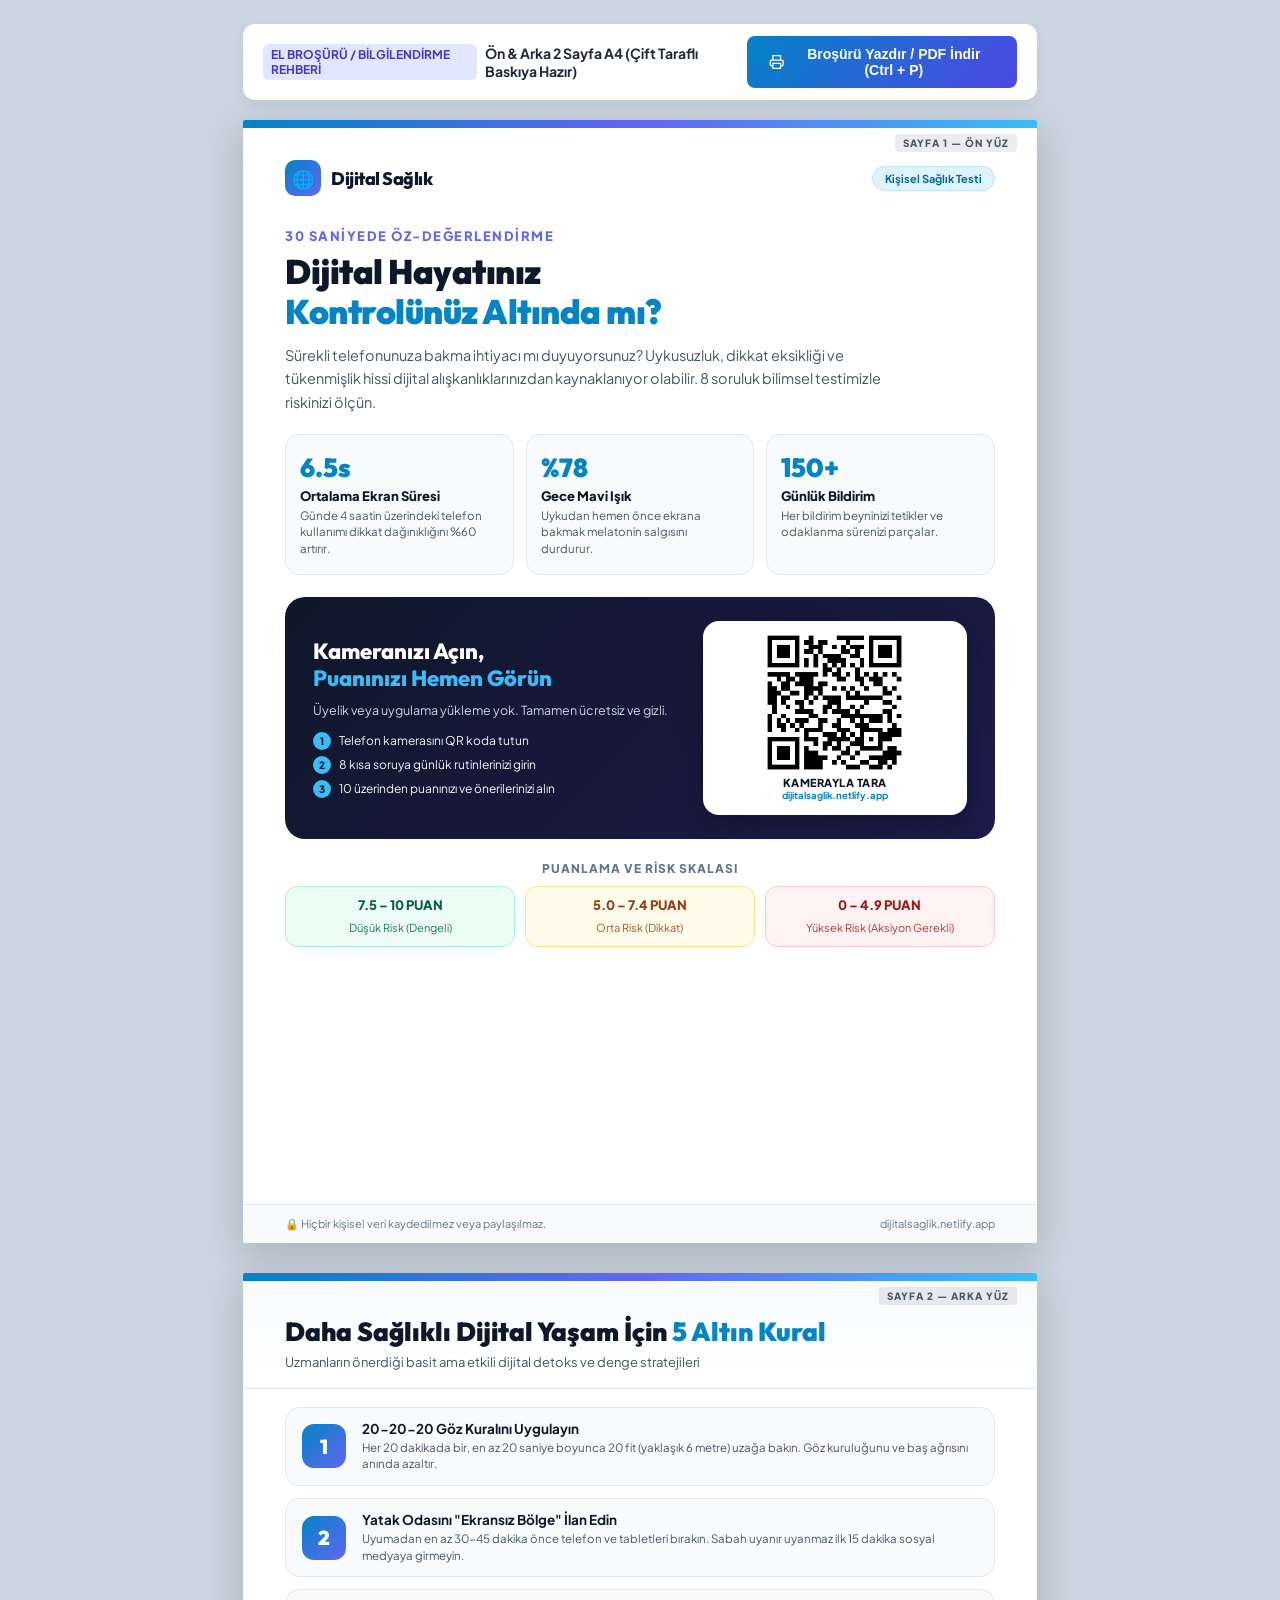
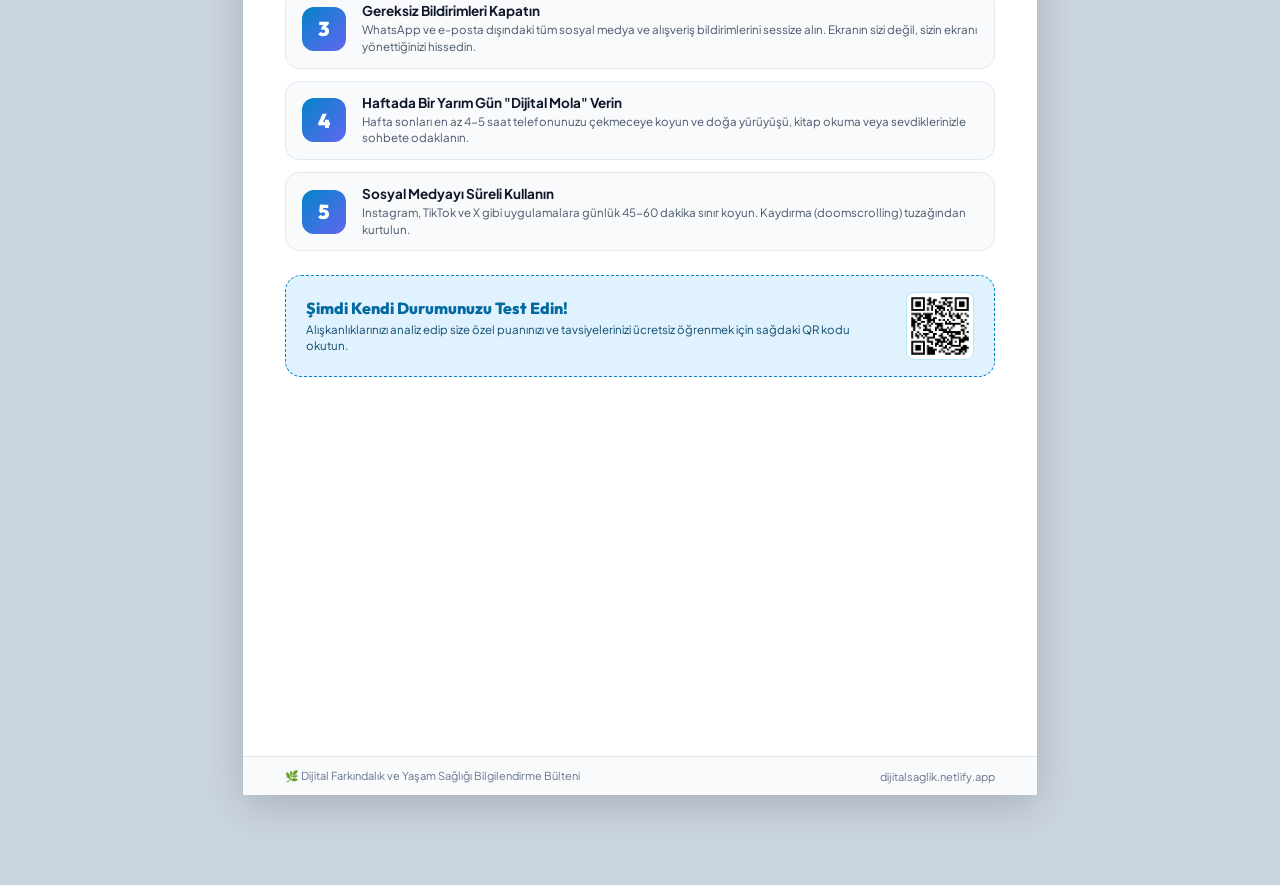
==== brosur.html @ e59d8e34 "Add printable poster (afis.html) and brochure (brosur.html) with QR code" ====
<!DOCTYPE html>
<html lang="tr">
<head>
  <meta charset="UTF-8">
  <meta name="viewport" content="width=device-width, initial-scale=1.0">
  <title>El Broşürü - Dijital Yaşam ve Sağlık Rehberi</title>
  <link rel="preconnect" href="https://fonts.googleapis.com">
  <link rel="preconnect" href="https://fonts.gstatic.com" crossorigin>
  <link href="https://fonts.googleapis.com/css2?family=Plus+Jakarta+Sans:wght@400;500;600;700;800&family=Outfit:wght@600;700;800;900&display=swap" rel="stylesheet">
  <style>
    :root {
      --primary: #0284c7;
      --primary-dark: #0369a1;
      --accent: #6366f1;
      --dark: #0f172a;
      --gray-900: #0f172a;
      --gray-800: #1e293b;
      --gray-700: #334155;
      --gray-600: #475569;
      --gray-500: #64748b;
      --gray-100: #f1f5f9;
      --gray-50: #f8fafc;
      --border: #e2e8f0;
      --emerald: #059669;
      --emerald-bg: #ecfdf5;
      --amber: #d97706;
      --rose: #e11d48;
    }

    * {
      box-sizing: border-box;
      margin: 0;
      padding: 0;
      -webkit-print-color-adjust: exact;
      print-color-adjust: exact;
    }

    body {
      font-family: 'Plus Jakarta Sans', sans-serif;
      background: #cbd5e1;
      color: var(--dark);
      display: flex;
      flex-direction: column;
      align-items: center;
      padding: 24px 0 60px;
    }

    /* Print toolbar */
    .toolbar {
      width: 210mm;
      max-width: 95vw;
      margin-bottom: 20px;
      display: flex;
      justify-content: space-between;
      align-items: center;
      background: white;
      padding: 12px 20px;
      border-radius: 12px;
      box-shadow: 0 4px 12px rgba(0,0,0,0.06);
    }
    .toolbar-title {
      font-weight: 700;
      font-size: 14px;
      color: var(--gray-800);
      display: flex;
      align-items: center;
      gap: 8px;
    }
    .toolbar-title span {
      background: #e0e7ff;
      color: #4338ca;
      padding: 3px 8px;
      border-radius: 6px;
      font-size: 12px;
    }
    .print-btn {
      background: linear-gradient(135deg, #0284c7, #4f46e5);
      color: white;
      border: none;
      padding: 10px 22px;
      border-radius: 8px;
      font-weight: 700;
      font-size: 14px;
      cursor: pointer;
      display: flex;
      align-items: center;
      gap: 8px;
      transition: transform 0.15s, box-shadow 0.15s;
    }
    .print-btn:hover {
      transform: translateY(-1px);
      box-shadow: 0 4px 14px rgba(2, 132, 199, 0.4);
    }

    /* Brochure Page Canvas: A4 Exact */
    .brochure-page {
      width: 210mm;
      height: 297mm;
      background: #ffffff;
      position: relative;
      overflow: hidden;
      display: flex;
      flex-direction: column;
      box-shadow: 0 10px 40px rgba(0,0,0,0.18);
      border-radius: 2px;
      margin-bottom: 30px;
    }

    /* Page Label on Screen */
    .page-indicator {
      position: absolute;
      top: 14px;
      right: 20px;
      background: rgba(15, 23, 42, 0.08);
      font-size: 10px;
      font-weight: 800;
      letter-spacing: 1px;
      color: var(--gray-600);
      padding: 3px 8px;
      border-radius: 4px;
      z-index: 10;
    }

    /* ================================= PAGE 1 (ÖN YÜZ) ================================= */
    .cover-top-stripe {
      height: 8px;
      background: linear-gradient(90deg, #0284c7, #6366f1, #38bdf8);
    }

    .cover-header {
      padding: 32px 42px 16px;
      display: flex;
      justify-content: space-between;
      align-items: center;
    }
    .logo-area {
      display: flex;
      align-items: center;
      gap: 10px;
    }
    .logo-icon {
      width: 36px;
      height: 36px;
      border-radius: 10px;
      background: linear-gradient(135deg, #0284c7, #6366f1);
      display: flex;
      align-items: center;
      justify-content: center;
      color: white;
      font-size: 18px;
    }
    .logo-text {
      font-family: 'Outfit', sans-serif;
      font-weight: 800;
      font-size: 18px;
      color: var(--dark);
      letter-spacing: -0.5px;
    }
    .cover-badge {
      font-size: 11px;
      font-weight: 700;
      color: #0369a1;
      background: #e0f2fe;
      border: 1px solid #bae6fd;
      padding: 5px 12px;
      border-radius: 100px;
    }

    .cover-hero {
      padding: 16px 42px 20px;
    }
    .cover-kicker {
      font-size: 13px;
      font-weight: 800;
      color: #6366f1;
      letter-spacing: 1.5px;
      text-transform: uppercase;
      margin-bottom: 8px;
    }
    .cover-title {
      font-family: 'Outfit', sans-serif;
      font-size: 34px;
      font-weight: 900;
      line-height: 1.18;
      color: var(--dark);
      letter-spacing: -0.5px;
      margin-bottom: 12px;
    }
    .cover-title span {
      color: #0284c7;
    }
    .cover-desc {
      font-size: 14.5px;
      line-height: 1.6;
      color: var(--gray-600);
      max-width: 620px;
    }

    /* 3 Alarm Boxes */
    .alarm-grid {
      display: grid;
      grid-template-columns: repeat(3, 1fr);
      gap: 12px;
      padding: 0 42px 22px;
    }
    .alarm-card {
      background: var(--gray-50);
      border: 1px solid var(--border);
      border-radius: 14px;
      padding: 16px 14px;
    }
    .alarm-card-num {
      font-family: 'Outfit', sans-serif;
      font-size: 26px;
      font-weight: 900;
      color: #0284c7;
      margin-bottom: 4px;
    }
    .alarm-card-title {
      font-weight: 800;
      font-size: 13px;
      color: var(--dark);
      margin-bottom: 4px;
    }
    .alarm-card-text {
      font-size: 11.5px;
      line-height: 1.45;
      color: var(--gray-600);
    }

    /* Large Action Banner on Cover */
    .cta-banner {
      margin: 0 42px;
      background: linear-gradient(135deg, #0f172a 0%, #1e1b4b 100%);
      border-radius: 20px;
      padding: 24px 28px;
      display: grid;
      grid-template-columns: 1.4fr 1fr;
      gap: 20px;
      align-items: center;
      color: white;
    }
    .cta-title {
      font-family: 'Outfit', sans-serif;
      font-size: 22px;
      font-weight: 800;
      line-height: 1.25;
      margin-bottom: 8px;
    }
    .cta-title span {
      color: #38bdf8;
    }
    .cta-p {
      font-size: 12.5px;
      color: #cbd5e1;
      line-height: 1.5;
      margin-bottom: 12px;
    }
    .cta-steps {
      list-style: none;
      display: flex;
      flex-direction: column;
      gap: 6px;
    }
    .cta-steps li {
      font-size: 12px;
      display: flex;
      align-items: center;
      gap: 8px;
      color: #f1f5f9;
    }
    .step-badge {
      width: 18px;
      height: 18px;
      border-radius: 50%;
      background: #38bdf8;
      color: #0f172a;
      display: inline-flex;
      align-items: center;
      justify-content: center;
      font-size: 10px;
      font-weight: 900;
      flex-shrink: 0;
    }

    .cta-qr-box {
      background: white;
      border-radius: 16px;
      padding: 14px;
      text-align: center;
      box-shadow: 0 8px 24px rgba(0,0,0,0.3);
      display: flex;
      flex-direction: column;
      align-items: center;
    }
    .cta-qr-img {
      width: 135px;
      height: 135px;
      object-fit: contain;
      margin-bottom: 6px;
    }
    .cta-qr-tag {
      font-size: 11px;
      font-weight: 800;
      color: var(--dark);
      letter-spacing: 0.5px;
    }
    .cta-qr-sub {
      font-size: 9.5px;
      color: #0284c7;
      font-weight: 700;
    }

    /* Score Scale Showcase on Cover */
    .scale-showcase {
      padding: 22px 42px 14px;
    }
    .scale-header {
      font-size: 12px;
      font-weight: 800;
      color: var(--gray-500);
      text-transform: uppercase;
      letter-spacing: 1px;
      margin-bottom: 10px;
      text-align: center;
    }
    .scale-boxes {
      display: grid;
      grid-template-columns: repeat(3, 1fr);
      gap: 10px;
    }
    .scale-item {
      padding: 10px 12px;
      border-radius: 12px;
      text-align: center;
    }
    .scale-item.good {
      background: #ecfdf5;
      border: 1px solid #a7f3d0;
      color: #065f46;
    }
    .scale-item.mid {
      background: #fffbeb;
      border: 1px solid #fde68a;
      color: #92400e;
    }
    .scale-item.high {
      background: #fef2f2;
      border: 1px solid #fecaca;
      color: #991b1b;
    }
    .scale-item strong {
      display: block;
      font-size: 13px;
      margin-bottom: 2px;
      font-weight: 800;
    }
    .scale-item span {
      font-size: 11px;
      opacity: 0.85;
    }

    .cover-footer {
      margin-top: auto;
      background: var(--gray-50);
      border-top: 1px solid var(--border);
      padding: 12px 42px;
      display: flex;
      justify-content: space-between;
      align-items: center;
      font-size: 11px;
      color: var(--gray-500);
    }

    /* ================================= PAGE 2 (ARKA YÜZ) ================================= */
    .guide-header {
      padding: 34px 42px 18px;
      border-bottom: 1px solid var(--border);
      background: linear-gradient(180deg, #f8fafc 0%, #ffffff 100%);
    }
    .guide-header-title {
      font-family: 'Outfit', sans-serif;
      font-size: 26px;
      font-weight: 900;
      color: var(--dark);
      margin-bottom: 6px;
    }
    .guide-header-title span {
      color: #0284c7;
    }
    .guide-header-subtitle {
      font-size: 13px;
      color: var(--gray-600);
    }

    /* 5 Golden Rules Grid */
    .rules-list {
      padding: 18px 42px;
      display: flex;
      flex-direction: column;
      gap: 12px;
    }
    .rule-card {
      display: grid;
      grid-template-columns: 46px 1fr;
      gap: 14px;
      background: #f8fafc;
      border: 1px solid var(--border);
      border-radius: 14px;
      padding: 12px 16px;
      align-items: center;
    }
    .rule-num {
      width: 44px;
      height: 44px;
      border-radius: 12px;
      background: linear-gradient(135deg, #0284c7, #6366f1);
      color: white;
      font-family: 'Outfit', sans-serif;
      font-size: 20px;
      font-weight: 900;
      display: flex;
      align-items: center;
      justify-content: center;
    }
    .rule-info strong {
      display: block;
      font-size: 13.5px;
      color: var(--dark);
      margin-bottom: 3px;
    }
    .rule-info p {
      font-size: 11.5px;
      color: var(--gray-600);
      line-height: 1.45;
    }

    /* Bottom Info & Re-Scan Box on Page 2 */
    .guide-bottom-box {
      margin: 6px 42px 14px;
      background: #e0f2fe;
      border: 1.5px dashed #0284c7;
      border-radius: 16px;
      padding: 16px 20px;
      display: flex;
      justify-content: space-between;
      align-items: center;
      gap: 20px;
    }
    .bottom-box-text h4 {
      font-family: 'Outfit', sans-serif;
      font-size: 16px;
      font-weight: 800;
      color: #0369a1;
      margin-bottom: 4px;
    }
    .bottom-box-text p {
      font-size: 11.5px;
      color: #0c4a6e;
      line-height: 1.45;
    }
    .mini-qr {
      width: 68px;
      height: 68px;
      background: white;
      padding: 4px;
      border-radius: 8px;
      flex-shrink: 0;
      border: 1px solid #bae6fd;
    }
    .mini-qr img {
      width: 100%;
      height: 100%;
      object-fit: contain;
    }

    /* Print styles */
    @media print {
      body {
        background: transparent;
        padding: 0;
      }
      .toolbar {
        display: none !important;
      }
      .page-indicator {
        display: none !important;
      }
      .brochure-page {
        box-shadow: none;
        border-radius: 0;
        width: 210mm;
        height: 297mm;
        margin: 0;
        page-break-after: always;
        page-break-inside: avoid;
      }
      .brochure-page:last-child {
        page-break-after: avoid;
      }
      @page {
        size: A4 portrait;
        margin: 0;
      }
    }
  </style>
</head>
<body>

  <!-- Print Toolbar (Only visible on screen) -->
  <div class="toolbar">
    <div class="toolbar-title">
      <span>EL BROŞÜRÜ / BİLGİLENDİRME REHBERİ</span>
      Ön &amp; Arka 2 Sayfa A4 (Çift Taraflı Baskıya Hazır)
    </div>
    <button class="print-btn" onclick="window.print()">
      <svg width="18" height="18" fill="none" stroke="currentColor" stroke-width="2" viewBox="0 0 24 24"><path d="M6 9V2h12v7M6 18H4a2 2 0 01-2-2v-5a2 2 0 012-2h16a2 2 0 012 2v5a2 2 0 01-2 2h-2"/><path d="M6 14h12v8H6z"/></svg>
      Broşürü Yazdır / PDF İndir (Ctrl + P)
    </button>
  </div>

  <!-- ==================== SAYFA 1: ÖN YÜZ ==================== -->
  <div class="brochure-page">
    <div class="page-indicator">SAYFA 1 — ÖN YÜZ</div>
    <div class="cover-top-stripe"></div>

    <!-- Header -->
    <div class="cover-header">
      <div class="logo-area">
        <div class="logo-icon">🌐</div>
        <div class="logo-text">Dijital Sağlık</div>
      </div>
      <div class="cover-badge">Kişisel Sağlık Testi</div>
    </div>

    <!-- Hero -->
    <div class="cover-hero">
      <div class="cover-kicker">30 Saniyede Öz-Değerlendirme</div>
      <h1 class="cover-title">
        Dijital Hayatınız<br>
        <span>Kontrolünüz Altında mı?</span>
      </h1>
      <p class="cover-desc">
        Sürekli telefonunuza bakma ihtiyacı mı duyuyorsunuz? Uykusuzluk, dikkat eksikliği ve tükenmişlik hissi 
        dijital alışkanlıklarınızdan kaynaklanıyor olabilir. 8 soruluk bilimsel testimizle riskinizi ölçün.
      </p>
    </div>

    <!-- 3 Alarms -->
    <div class="alarm-grid">
      <div class="alarm-card">
        <div class="alarm-card-num">6.5s</div>
        <div class="alarm-card-title">Ortalama Ekran Süresi</div>
        <div class="alarm-card-text">Günde 4 saatin üzerindeki telefon kullanımı dikkat dağınıklığını %60 artırır.</div>
      </div>
      <div class="alarm-card">
        <div class="alarm-card-num">%78</div>
        <div class="alarm-card-title">Gece Mavi Işık</div>
        <div class="alarm-card-text">Uykudan hemen önce ekrana bakmak melatonin salgısını durdurur.</div>
      </div>
      <div class="alarm-card">
        <div class="alarm-card-num">150+</div>
        <div class="alarm-card-title">Günlük Bildirim</div>
        <div class="alarm-card-text">Her bildirim beyninizi tetikler ve odaklanma sürenizi parçalar.</div>
      </div>
    </div>

    <!-- Big Action Banner with QR -->
    <div class="cta-banner">
      <div>
        <h3 class="cta-title">Kameranızı Açın,<br><span>Puanınızı Hemen Görün</span></h3>
        <p class="cta-p">Üyelik veya uygulama yükleme yok. Tamamen ücretsiz ve gizli.</p>
        <ul class="cta-steps">
          <li><span class="step-badge">1</span> Telefon kamerasını QR koda tutun</li>
          <li><span class="step-badge">2</span> 8 kısa soruya günlük rutinlerinizi girin</li>
          <li><span class="step-badge">3</span> 10 üzerinden puanınızı ve önerilerinizi alın</li>
        </ul>
      </div>

      <div class="cta-qr-box">
        <img src="dijitalsaglik-qr.png" alt="Test QR Kodu" class="cta-qr-img">
        <div class="cta-qr-tag">KAMERAYLA TARA</div>
        <div class="cta-qr-sub">dijitalsaglik.netlify.app</div>
      </div>
    </div>

    <!-- Scale Showcase -->
    <div class="scale-showcase">
      <div class="scale-header">Puanlama ve Risk Skalası</div>
      <div class="scale-boxes">
        <div class="scale-item good">
          <strong>7.5 – 10 PUAN</strong>
          <span>Düşük Risk (Dengeli)</span>
        </div>
        <div class="scale-item mid">
          <strong>5.0 – 7.4 PUAN</strong>
          <span>Orta Risk (Dikkat)</span>
        </div>
        <div class="scale-item high">
          <strong>0 – 4.9 PUAN</strong>
          <span>Yüksek Risk (Aksiyon Gerekli)</span>
        </div>
      </div>
    </div>

    <!-- Footer -->
    <div class="cover-footer">
      <span>🔒 Hiçbir kişisel veri kaydedilmez veya paylaşılmaz.</span>
      <span>dijitalsaglik.netlify.app</span>
    </div>
  </div>

  <!-- ==================== SAYFA 2: ARKA YÜZ (REHBER) ==================== -->
  <div class="brochure-page">
    <div class="page-indicator">SAYFA 2 — ARKA YÜZ</div>
    <div class="cover-top-stripe"></div>

    <!-- Header -->
    <div class="guide-header">
      <div class="guide-header-title">Daha Sağlıklı Dijital Yaşam İçin <span>5 Altın Kural</span></div>
      <div class="guide-header-subtitle">Uzmanların önerdiği basit ama etkili dijital detoks ve denge stratejileri</div>
    </div>

    <!-- 5 Rules -->
    <div class="rules-list">
      <div class="rule-card">
        <div class="rule-num">1</div>
        <div class="rule-info">
          <strong>20-20-20 Göz Kuralını Uygulayın</strong>
          <p>Her 20 dakikada bir, en az 20 saniye boyunca 20 fit (yaklaşık 6 metre) uzağa bakın. Göz kuruluğunu ve baş ağrısını anında azaltır.</p>
        </div>
      </div>

      <div class="rule-card">
        <div class="rule-num">2</div>
        <div class="rule-info">
          <strong>Yatak Odasını "Ekransız Bölge" İlan Edin</strong>
          <p>Uyumadan en az 30-45 dakika önce telefon ve tabletleri bırakın. Sabah uyanır uyanmaz ilk 15 dakika sosyal medyaya girmeyin.</p>
        </div>
      </div>

      <div class="rule-card">
        <div class="rule-num">3</div>
        <div class="rule-info">
          <strong>Gereksiz Bildirimleri Kapatın</strong>
          <p>WhatsApp ve e-posta dışındaki tüm sosyal medya ve alışveriş bildirimlerini sessize alın. Ekranın sizi değil, sizin ekranı yönettiğinizi hissedin.</p>
        </div>
      </div>

      <div class="rule-card">
        <div class="rule-num">4</div>
        <div class="rule-info">
          <strong>Haftada Bir Yarım Gün "Dijital Mola" Verin</strong>
          <p>Hafta sonları en az 4-5 saat telefonunuzu çekmeceye koyun ve doğa yürüyüşü, kitap okuma veya sevdiklerinizle sohbete odaklanın.</p>
        </div>
      </div>

      <div class="rule-card">
        <div class="rule-num">5</div>
        <div class="rule-info">
          <strong>Sosyal Medyayı Süreli Kullanın</strong>
          <p>Instagram, TikTok ve X gibi uygulamalara günlük 45-60 dakika sınır koyun. Kaydırma (doomscrolling) tuzağından kurtulun.</p>
        </div>
      </div>
    </div>

    <!-- Bottom Re-scan Box -->
    <div class="guide-bottom-box">
      <div class="bottom-box-text">
        <h4>Şimdi Kendi Durumunuzu Test Edin!</h4>
        <p>Alışkanlıklarınızı analiz edip size özel puanınızı ve tavsiyelerinizi ücretsiz öğrenmek için sağdaki QR kodu okutun.</p>
      </div>
      <div class="mini-qr">
        <img src="dijitalsaglik-qr.png" alt="QR Kod">
      </div>
    </div>

    <!-- Footer -->
    <div class="cover-footer">
      <span>🌿 Dijital Farkındalık ve Yaşam Sağlığı Bilgilendirme Bülteni</span>
      <span>dijitalsaglik.netlify.app</span>
    </div>
  </div>

</body>
</html>
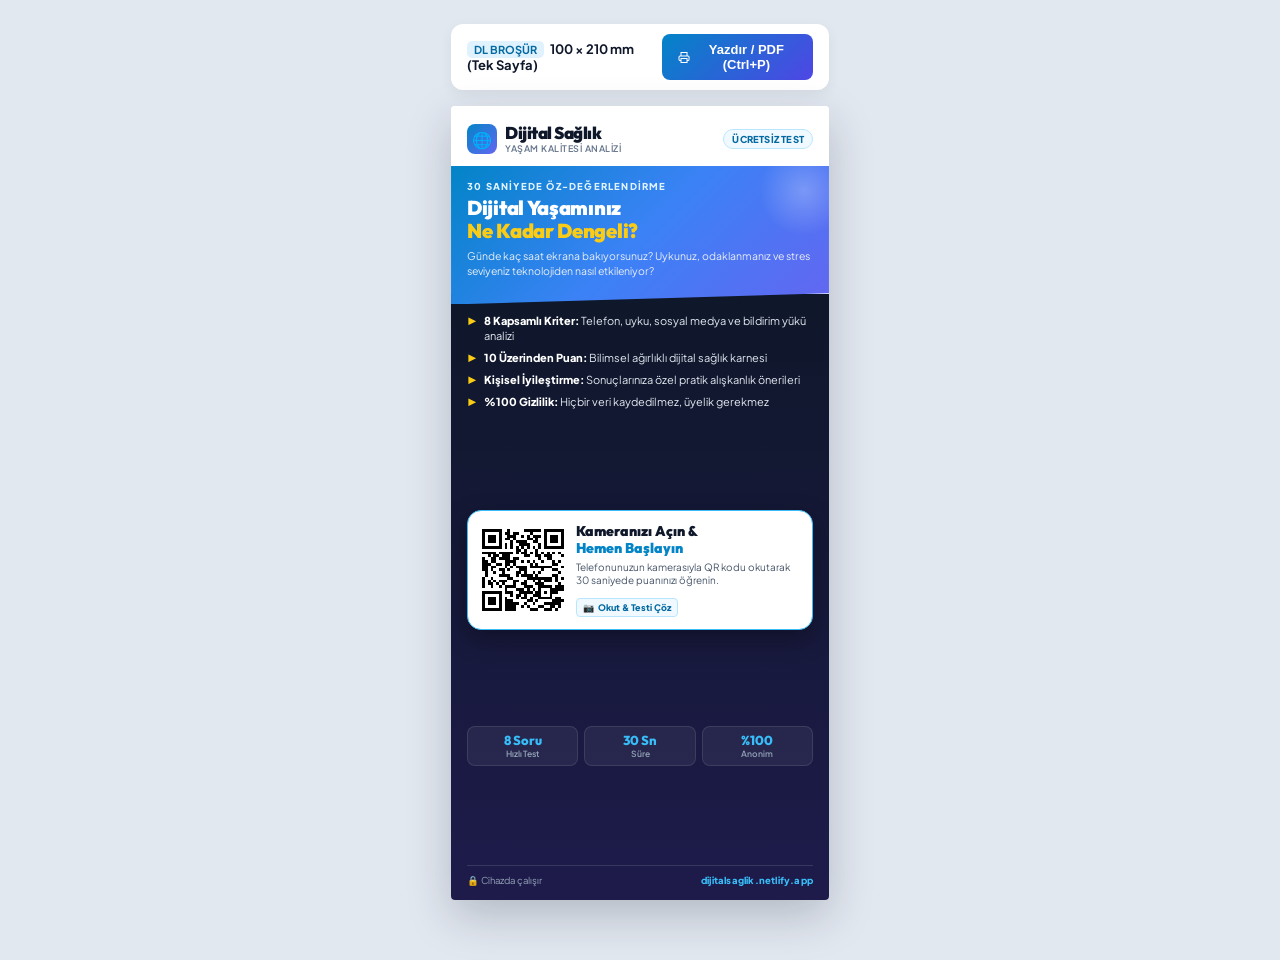
==== commit d5497754: "Update brochure to single-page DL flyer format (100x210mm) matching reference and remove old poster" ====
--- a/brosur.html
+++ b/brosur.html
@@ -3,28 +3,23 @@
 <head>
   <meta charset="UTF-8">
   <meta name="viewport" content="width=device-width, initial-scale=1.0">
-  <title>El Broşürü - Dijital Yaşam ve Sağlık Rehberi</title>
+  <title>Dijital Sağlık - Tek Sayfa DL El Broşürü</title>
   <link rel="preconnect" href="https://fonts.googleapis.com">
   <link rel="preconnect" href="https://fonts.gstatic.com" crossorigin>
-  <link href="https://fonts.googleapis.com/css2?family=Plus+Jakarta+Sans:wght@400;500;600;700;800&family=Outfit:wght@600;700;800;900&display=swap" rel="stylesheet">
+  <link href="https://fonts.googleapis.com/css2?family=Plus+Jakarta+Sans:wght@500;600;700;800;900&family=Outfit:wght@700;800;900&display=swap" rel="stylesheet">
   <style>
     :root {
       --primary: #0284c7;
       --primary-dark: #0369a1;
       --accent: #6366f1;
-      --dark: #0f172a;
-      --gray-900: #0f172a;
-      --gray-800: #1e293b;
-      --gray-700: #334155;
-      --gray-600: #475569;
-      --gray-500: #64748b;
-      --gray-100: #f1f5f9;
-      --gray-50: #f8fafc;
-      --border: #e2e8f0;
-      --emerald: #059669;
-      --emerald-bg: #ecfdf5;
-      --amber: #d97706;
-      --rose: #e11d48;
+      --dark: #090d16;
+      --navy: #0f172a;
+      --card-bg: #141c2e;
+      --highlight: #38bdf8;
+      --yellow: #facc15;
+      --gray-400: #94a3b8;
+      --gray-200: #e2e8f0;
+      --white: #ffffff;
     }
 
     * {
@@ -37,469 +32,341 @@
 
     body {
       font-family: 'Plus Jakarta Sans', sans-serif;
-      background: #cbd5e1;
-      color: var(--dark);
+      background: #e2e8f0;
+      color: #0f172a;
       display: flex;
       flex-direction: column;
       align-items: center;
       padding: 24px 0 60px;
-    }
-
-    /* Print toolbar */
+      min-height: 100vh;
+    }
+
+    /* Print control toolbar on screen */
     .toolbar {
-      width: 210mm;
-      max-width: 95vw;
-      margin-bottom: 20px;
+      width: 100mm;
+      max-width: 90vw;
+      margin-bottom: 16px;
       display: flex;
       justify-content: space-between;
       align-items: center;
       background: white;
-      padding: 12px 20px;
+      padding: 10px 16px;
       border-radius: 12px;
-      box-shadow: 0 4px 12px rgba(0,0,0,0.06);
-    }
-    .toolbar-title {
+      box-shadow: 0 4px 14px rgba(0,0,0,0.06);
+    }
+    .toolbar-info {
+      font-size: 13px;
       font-weight: 700;
-      font-size: 14px;
-      color: var(--gray-800);
-      display: flex;
-      align-items: center;
-      gap: 8px;
-    }
-    .toolbar-title span {
-      background: #e0e7ff;
-      color: #4338ca;
-      padding: 3px 8px;
-      border-radius: 6px;
-      font-size: 12px;
+      color: var(--navy);
+    }
+    .toolbar-info span {
+      background: #e0f2fe;
+      color: #0369a1;
+      padding: 2px 7px;
+      border-radius: 5px;
+      font-size: 11px;
+      margin-right: 4px;
     }
     .print-btn {
       background: linear-gradient(135deg, #0284c7, #4f46e5);
       color: white;
       border: none;
-      padding: 10px 22px;
+      padding: 8px 16px;
       border-radius: 8px;
       font-weight: 700;
-      font-size: 14px;
+      font-size: 13px;
       cursor: pointer;
       display: flex;
       align-items: center;
-      gap: 8px;
+      gap: 6px;
       transition: transform 0.15s, box-shadow 0.15s;
     }
     .print-btn:hover {
       transform: translateY(-1px);
-      box-shadow: 0 4px 14px rgba(2, 132, 199, 0.4);
-    }
-
-    /* Brochure Page Canvas: A4 Exact */
-    .brochure-page {
-      width: 210mm;
-      height: 297mm;
+      box-shadow: 0 4px 12px rgba(2, 132, 199, 0.35);
+    }
+
+    /* =======================================================
+       DL FLYER CONTAINER (Exact Matbaa Boyutu: 100mm x 210mm)
+       ======================================================= */
+    .dl-card {
+      width: 100mm;
+      height: 210mm;
       background: #ffffff;
       position: relative;
       overflow: hidden;
       display: flex;
       flex-direction: column;
-      box-shadow: 0 10px 40px rgba(0,0,0,0.18);
-      border-radius: 2px;
-      margin-bottom: 30px;
-    }
-
-    /* Page Label on Screen */
-    .page-indicator {
-      position: absolute;
-      top: 14px;
-      right: 20px;
-      background: rgba(15, 23, 42, 0.08);
-      font-size: 10px;
-      font-weight: 800;
-      letter-spacing: 1px;
-      color: var(--gray-600);
-      padding: 3px 8px;
+      box-shadow: 0 16px 45px rgba(15, 23, 42, 0.22);
       border-radius: 4px;
-      z-index: 10;
-    }
-
-    /* ================================= PAGE 1 (ÖN YÜZ) ================================= */
-    .cover-top-stripe {
-      height: 8px;
-      background: linear-gradient(90deg, #0284c7, #6366f1, #38bdf8);
-    }
-
-    .cover-header {
-      padding: 32px 42px 16px;
+    }
+
+    /* Geometric angled colored header (İnce uzun broşür tarzı) */
+    .dl-header {
+      background: #ffffff;
+      padding: 18px 16px 12px;
       display: flex;
       justify-content: space-between;
       align-items: center;
-    }
-    .logo-area {
-      display: flex;
-      align-items: center;
-      gap: 10px;
-    }
-    .logo-icon {
-      width: 36px;
-      height: 36px;
-      border-radius: 10px;
+      position: relative;
+      z-index: 2;
+    }
+    .brand-group {
+      display: flex;
+      align-items: center;
+      gap: 8px;
+    }
+    .brand-icon {
+      width: 30px;
+      height: 30px;
+      border-radius: 8px;
       background: linear-gradient(135deg, #0284c7, #6366f1);
       display: flex;
       align-items: center;
       justify-content: center;
       color: white;
-      font-size: 18px;
-    }
-    .logo-text {
+      font-size: 16px;
+    }
+    .brand-text {
       font-family: 'Outfit', sans-serif;
-      font-weight: 800;
-      font-size: 18px;
-      color: var(--dark);
+      font-size: 17px;
+      font-weight: 900;
+      color: var(--navy);
       letter-spacing: -0.5px;
-    }
-    .cover-badge {
-      font-size: 11px;
-      font-weight: 700;
+      line-height: 1.1;
+    }
+    .brand-sub {
+      font-size: 9px;
+      color: #64748b;
+      font-weight: 600;
+      letter-spacing: 0.5px;
+      text-transform: uppercase;
+    }
+    .top-badge {
+      font-size: 9.5px;
+      font-weight: 800;
       color: #0369a1;
-      background: #e0f2fe;
+      background: #f0f9ff;
       border: 1px solid #bae6fd;
-      padding: 5px 12px;
-      border-radius: 100px;
-    }
-
-    .cover-hero {
-      padding: 16px 42px 20px;
-    }
-    .cover-kicker {
-      font-size: 13px;
-      font-weight: 800;
-      color: #6366f1;
-      letter-spacing: 1.5px;
+      padding: 3px 8px;
+      border-radius: 20px;
+      letter-spacing: 0.2px;
+    }
+
+    /* Center Graphic / Angled Visual Section */
+    .visual-strip {
+      position: relative;
+      background: linear-gradient(135deg, #0284c7 0%, #3b82f6 50%, #6366f1 100%);
+      padding: 14px 16px;
+      color: white;
+      overflow: hidden;
+      clip-path: polygon(0 0, 100% 0, 100% 92%, 0 100%);
+      margin-bottom: -10px;
+      z-index: 1;
+    }
+    .visual-strip::before {
+      content: '';
+      position: absolute;
+      top: -20px;
+      right: -20px;
+      width: 90px;
+      height: 90px;
+      background: radial-gradient(circle, rgba(255,255,255,0.25) 0%, transparent 70%);
+      border-radius: 50%;
+    }
+    .visual-kicker {
+      font-size: 9.5px;
+      font-weight: 800;
+      letter-spacing: 1.2px;
       text-transform: uppercase;
-      margin-bottom: 8px;
-    }
-    .cover-title {
-      font-family: 'Outfit', sans-serif;
-      font-size: 34px;
-      font-weight: 900;
-      line-height: 1.18;
-      color: var(--dark);
-      letter-spacing: -0.5px;
-      margin-bottom: 12px;
-    }
-    .cover-title span {
-      color: #0284c7;
-    }
-    .cover-desc {
-      font-size: 14.5px;
-      line-height: 1.6;
-      color: var(--gray-600);
-      max-width: 620px;
-    }
-
-    /* 3 Alarm Boxes */
-    .alarm-grid {
-      display: grid;
-      grid-template-columns: repeat(3, 1fr);
-      gap: 12px;
-      padding: 0 42px 22px;
-    }
-    .alarm-card {
-      background: var(--gray-50);
-      border: 1px solid var(--border);
-      border-radius: 14px;
-      padding: 16px 14px;
-    }
-    .alarm-card-num {
-      font-family: 'Outfit', sans-serif;
-      font-size: 26px;
-      font-weight: 900;
-      color: #0284c7;
+      color: #e0f2fe;
       margin-bottom: 4px;
     }
-    .alarm-card-title {
-      font-weight: 800;
-      font-size: 13px;
-      color: var(--dark);
-      margin-bottom: 4px;
-    }
-    .alarm-card-text {
-      font-size: 11.5px;
-      line-height: 1.45;
-      color: var(--gray-600);
-    }
-
-    /* Large Action Banner on Cover */
-    .cta-banner {
-      margin: 0 42px;
-      background: linear-gradient(135deg, #0f172a 0%, #1e1b4b 100%);
-      border-radius: 20px;
-      padding: 24px 28px;
-      display: grid;
-      grid-template-columns: 1.4fr 1fr;
-      gap: 20px;
-      align-items: center;
-      color: white;
-    }
-    .cta-title {
-      font-family: 'Outfit', sans-serif;
-      font-size: 22px;
-      font-weight: 800;
-      line-height: 1.25;
-      margin-bottom: 8px;
-    }
-    .cta-title span {
-      color: #38bdf8;
-    }
-    .cta-p {
-      font-size: 12.5px;
-      color: #cbd5e1;
-      line-height: 1.5;
-      margin-bottom: 12px;
-    }
-    .cta-steps {
-      list-style: none;
-      display: flex;
-      flex-direction: column;
-      gap: 6px;
-    }
-    .cta-steps li {
-      font-size: 12px;
-      display: flex;
-      align-items: center;
-      gap: 8px;
-      color: #f1f5f9;
-    }
-    .step-badge {
-      width: 18px;
-      height: 18px;
-      border-radius: 50%;
-      background: #38bdf8;
-      color: #0f172a;
-      display: inline-flex;
-      align-items: center;
-      justify-content: center;
-      font-size: 10px;
-      font-weight: 900;
-      flex-shrink: 0;
-    }
-
-    .cta-qr-box {
-      background: white;
-      border-radius: 16px;
-      padding: 14px;
-      text-align: center;
-      box-shadow: 0 8px 24px rgba(0,0,0,0.3);
-      display: flex;
-      flex-direction: column;
-      align-items: center;
-    }
-    .cta-qr-img {
-      width: 135px;
-      height: 135px;
-      object-fit: contain;
-      margin-bottom: 6px;
-    }
-    .cta-qr-tag {
-      font-size: 11px;
-      font-weight: 800;
-      color: var(--dark);
-      letter-spacing: 0.5px;
-    }
-    .cta-qr-sub {
-      font-size: 9.5px;
-      color: #0284c7;
-      font-weight: 700;
-    }
-
-    /* Score Scale Showcase on Cover */
-    .scale-showcase {
-      padding: 22px 42px 14px;
-    }
-    .scale-header {
-      font-size: 12px;
-      font-weight: 800;
-      color: var(--gray-500);
-      text-transform: uppercase;
-      letter-spacing: 1px;
-      margin-bottom: 10px;
-      text-align: center;
-    }
-    .scale-boxes {
-      display: grid;
-      grid-template-columns: repeat(3, 1fr);
-      gap: 10px;
-    }
-    .scale-item {
-      padding: 10px 12px;
-      border-radius: 12px;
-      text-align: center;
-    }
-    .scale-item.good {
-      background: #ecfdf5;
-      border: 1px solid #a7f3d0;
-      color: #065f46;
-    }
-    .scale-item.mid {
-      background: #fffbeb;
-      border: 1px solid #fde68a;
-      color: #92400e;
-    }
-    .scale-item.high {
-      background: #fef2f2;
-      border: 1px solid #fecaca;
-      color: #991b1b;
-    }
-    .scale-item strong {
-      display: block;
-      font-size: 13px;
-      margin-bottom: 2px;
-      font-weight: 800;
-    }
-    .scale-item span {
-      font-size: 11px;
-      opacity: 0.85;
-    }
-
-    .cover-footer {
-      margin-top: auto;
-      background: var(--gray-50);
-      border-top: 1px solid var(--border);
-      padding: 12px 42px;
-      display: flex;
-      justify-content: space-between;
-      align-items: center;
-      font-size: 11px;
-      color: var(--gray-500);
-    }
-
-    /* ================================= PAGE 2 (ARKA YÜZ) ================================= */
-    .guide-header {
-      padding: 34px 42px 18px;
-      border-bottom: 1px solid var(--border);
-      background: linear-gradient(180deg, #f8fafc 0%, #ffffff 100%);
-    }
-    .guide-header-title {
-      font-family: 'Outfit', sans-serif;
-      font-size: 26px;
-      font-weight: 900;
-      color: var(--dark);
-      margin-bottom: 6px;
-    }
-    .guide-header-title span {
-      color: #0284c7;
-    }
-    .guide-header-subtitle {
-      font-size: 13px;
-      color: var(--gray-600);
-    }
-
-    /* 5 Golden Rules Grid */
-    .rules-list {
-      padding: 18px 42px;
-      display: flex;
-      flex-direction: column;
-      gap: 12px;
-    }
-    .rule-card {
-      display: grid;
-      grid-template-columns: 46px 1fr;
-      gap: 14px;
-      background: #f8fafc;
-      border: 1px solid var(--border);
-      border-radius: 14px;
-      padding: 12px 16px;
-      align-items: center;
-    }
-    .rule-num {
-      width: 44px;
-      height: 44px;
-      border-radius: 12px;
-      background: linear-gradient(135deg, #0284c7, #6366f1);
-      color: white;
+    .visual-title {
       font-family: 'Outfit', sans-serif;
       font-size: 20px;
       font-weight: 900;
+      line-height: 1.15;
+      margin-bottom: 6px;
+      letter-spacing: -0.3px;
+    }
+    .visual-title span {
+      color: #facc15;
+    }
+    .visual-p {
+      font-size: 10.5px;
+      line-height: 1.45;
+      color: #f1f5f9;
+      opacity: 0.95;
+      padding-bottom: 12px;
+    }
+
+    /* Main Body Area: Dark Premium angled card (Referans fotoğraftaki derin renk bloklama) */
+    .dl-main-block {
+      background: linear-gradient(180deg, #0f172a 0%, #1e1b4b 100%);
+      flex: 1;
+      padding: 20px 16px 14px;
+      display: flex;
+      flex-direction: column;
+      justify-content: space-between;
+      color: white;
+      position: relative;
+    }
+
+    /* Features List (Fotoğraftaki sarı oklu listeleme stili) */
+    .features-list {
+      list-style: none;
+      display: flex;
+      flex-direction: column;
+      gap: 7px;
+      margin-bottom: 14px;
+    }
+    .feature-item {
+      display: flex;
+      align-items: flex-start;
+      gap: 7px;
+      font-size: 11px;
+      line-height: 1.35;
+      color: #e2e8f0;
+    }
+    .feature-arrow {
+      color: #facc15;
+      font-size: 10px;
+      font-weight: 900;
+      margin-top: 1px;
+      flex-shrink: 0;
+    }
+    .feature-item strong {
+      color: #ffffff;
+      font-weight: 800;
+    }
+
+    /* Central QR Code Hero Box */
+    .qr-hero-card {
+      background: #ffffff;
+      border-radius: 14px;
+      padding: 12px 14px;
+      color: #0f172a;
+      display: grid;
+      grid-template-columns: 82px 1fr;
+      gap: 12px;
+      align-items: center;
+      box-shadow: 0 8px 24px rgba(0,0,0,0.35);
+      border: 1.5px solid #38bdf8;
+    }
+    .qr-img-wrapper {
+      width: 82px;
+      height: 82px;
+      background: white;
+      border-radius: 8px;
       display: flex;
       align-items: center;
       justify-content: center;
     }
-    .rule-info strong {
-      display: block;
-      font-size: 13.5px;
-      color: var(--dark);
-      margin-bottom: 3px;
-    }
-    .rule-info p {
-      font-size: 11.5px;
-      color: var(--gray-600);
-      line-height: 1.45;
-    }
-
-    /* Bottom Info & Re-Scan Box on Page 2 */
-    .guide-bottom-box {
-      margin: 6px 42px 14px;
-      background: #e0f2fe;
-      border: 1.5px dashed #0284c7;
-      border-radius: 16px;
-      padding: 16px 20px;
-      display: flex;
-      justify-content: space-between;
-      align-items: center;
-      gap: 20px;
-    }
-    .bottom-box-text h4 {
-      font-family: 'Outfit', sans-serif;
-      font-size: 16px;
-      font-weight: 800;
-      color: #0369a1;
-      margin-bottom: 4px;
-    }
-    .bottom-box-text p {
-      font-size: 11.5px;
-      color: #0c4a6e;
-      line-height: 1.45;
-    }
-    .mini-qr {
-      width: 68px;
-      height: 68px;
-      background: white;
-      padding: 4px;
-      border-radius: 8px;
-      flex-shrink: 0;
-      border: 1px solid #bae6fd;
-    }
-    .mini-qr img {
+    .qr-img-wrapper img {
       width: 100%;
       height: 100%;
       object-fit: contain;
-    }
-
-    /* Print styles */
+      image-rendering: pixelated;
+    }
+    .qr-content h4 {
+      font-family: 'Outfit', sans-serif;
+      font-size: 14px;
+      font-weight: 900;
+      line-height: 1.2;
+      color: #0f172a;
+      margin-bottom: 4px;
+    }
+    .qr-content h4 span {
+      color: #0284c7;
+    }
+    .qr-content p {
+      font-size: 10px;
+      line-height: 1.35;
+      color: #475569;
+      margin-bottom: 6px;
+    }
+    .qr-badge-cta {
+      display: inline-flex;
+      align-items: center;
+      gap: 4px;
+      background: #f0f9ff;
+      border: 1px solid #bae6fd;
+      color: #0369a1;
+      font-size: 9px;
+      font-weight: 800;
+      padding: 3px 6px;
+      border-radius: 4px;
+    }
+
+    /* 3 Mini Stats Grid */
+    .mini-stats {
+      display: grid;
+      grid-template-columns: repeat(3, 1fr);
+      gap: 6px;
+      margin: 10px 0 12px;
+    }
+    .mini-stat {
+      background: rgba(255, 255, 255, 0.06);
+      border: 1px solid rgba(255, 255, 255, 0.1);
+      border-radius: 8px;
+      padding: 6px 4px;
+      text-align: center;
+    }
+    .mini-stat-val {
+      font-family: 'Outfit', sans-serif;
+      font-size: 13px;
+      font-weight: 800;
+      color: #38bdf8;
+      line-height: 1.1;
+      margin-bottom: 1px;
+    }
+    .mini-stat-lbl {
+      font-size: 8.5px;
+      color: #94a3b8;
+      font-weight: 600;
+    }
+
+    /* Footer in DL Card */
+    .dl-footer {
+      border-top: 1px solid rgba(255, 255, 255, 0.12);
+      padding-top: 8px;
+      display: flex;
+      justify-content: space-between;
+      align-items: center;
+      font-size: 9.5px;
+      color: #94a3b8;
+    }
+    .dl-footer-url {
+      color: #38bdf8;
+      font-weight: 800;
+      letter-spacing: 0.2px;
+    }
+
+    /* =======================================================
+       PRINT SETTINGS
+       ======================================================= */
     @media print {
       body {
         background: transparent;
         padding: 0;
+        display: block;
       }
       .toolbar {
         display: none !important;
       }
-      .page-indicator {
-        display: none !important;
-      }
-      .brochure-page {
+      .dl-card {
         box-shadow: none;
         border-radius: 0;
-        width: 210mm;
-        height: 297mm;
-        margin: 0;
-        page-break-after: always;
+        width: 100mm;
+        height: 210mm;
+        margin: 0 auto;
+        page-break-after: avoid;
         page-break-inside: avoid;
       }
-      .brochure-page:last-child {
-        page-break-after: avoid;
-      }
       @page {
-        size: A4 portrait;
+        /* Standart DL broşür boyutu (1/3 A4) */
+        size: 100mm 210mm portrait;
         margin: 0;
       }
     }
@@ -507,179 +374,105 @@
 </head>
 <body>
 
-  <!-- Print Toolbar (Only visible on screen) -->
+  <!-- Screen Toolbar -->
   <div class="toolbar">
-    <div class="toolbar-title">
-      <span>EL BROŞÜRÜ / BİLGİLENDİRME REHBERİ</span>
-      Ön &amp; Arka 2 Sayfa A4 (Çift Taraflı Baskıya Hazır)
+    <div class="toolbar-info">
+      <span>DL BROŞÜR</span> 100 × 210 mm (Tek Sayfa)
     </div>
     <button class="print-btn" onclick="window.print()">
-      <svg width="18" height="18" fill="none" stroke="currentColor" stroke-width="2" viewBox="0 0 24 24"><path d="M6 9V2h12v7M6 18H4a2 2 0 01-2-2v-5a2 2 0 012-2h16a2 2 0 012 2v5a2 2 0 01-2 2h-2"/><path d="M6 14h12v8H6z"/></svg>
-      Broşürü Yazdır / PDF İndir (Ctrl + P)
+      <svg width="15" height="15" fill="none" stroke="currentColor" stroke-width="2" viewBox="0 0 24 24"><path d="M6 9V2h12v7M6 18H4a2 2 0 01-2-2v-5a2 2 0 012-2h16a2 2 0 012 2v5a2 2 0 01-2 2h-2"/><path d="M6 14h12v8H6z"/></svg>
+      Yazdır / PDF (Ctrl+P)
     </button>
   </div>
 
-  <!-- ==================== SAYFA 1: ÖN YÜZ ==================== -->
-  <div class="brochure-page">
-    <div class="page-indicator">SAYFA 1 — ÖN YÜZ</div>
-    <div class="cover-top-stripe"></div>
-
-    <!-- Header -->
-    <div class="cover-header">
-      <div class="logo-area">
-        <div class="logo-icon">🌐</div>
-        <div class="logo-text">Dijital Sağlık</div>
+  <!-- Exact DL Size (100mm x 210mm) Flyer -->
+  <div class="dl-card">
+
+    <!-- Top Brand Header -->
+    <div class="dl-header">
+      <div class="brand-group">
+        <div class="brand-icon">🌐</div>
+        <div>
+          <div class="brand-text">Dijital Sağlık</div>
+          <div class="brand-sub">Yaşam Kalitesi Analizi</div>
+        </div>
       </div>
-      <div class="cover-badge">Kişisel Sağlık Testi</div>
+      <div class="top-badge">ÜCRETSİZ TEST</div>
     </div>
 
-    <!-- Hero -->
-    <div class="cover-hero">
-      <div class="cover-kicker">30 Saniyede Öz-Değerlendirme</div>
-      <h1 class="cover-title">
-        Dijital Hayatınız<br>
-        <span>Kontrolünüz Altında mı?</span>
-      </h1>
-      <p class="cover-desc">
-        Sürekli telefonunuza bakma ihtiyacı mı duyuyorsunuz? Uykusuzluk, dikkat eksikliği ve tükenmişlik hissi 
-        dijital alışkanlıklarınızdan kaynaklanıyor olabilir. 8 soruluk bilimsel testimizle riskinizi ölçün.
+    <!-- Center Angled Visual Area -->
+    <div class="visual-strip">
+      <div class="visual-kicker">30 Saniyede Öz-Değerlendirme</div>
+      <h2 class="visual-title">
+        Dijital Yaşamınız<br>
+        <span>Ne Kadar Dengeli?</span>
+      </h2>
+      <p class="visual-p">
+        Günde kaç saat ekrana bakıyorsunuz? Uykunuz, odaklanmanız ve stres seviyeniz teknolojiden nasıl etkileniyor?
       </p>
     </div>
 
-    <!-- 3 Alarms -->
-    <div class="alarm-grid">
-      <div class="alarm-card">
-        <div class="alarm-card-num">6.5s</div>
-        <div class="alarm-card-title">Ortalama Ekran Süresi</div>
-        <div class="alarm-card-text">Günde 4 saatin üzerindeki telefon kullanımı dikkat dağınıklığını %60 artırır.</div>
+    <!-- Dark Premium Body with Features & QR (Referans görseldeki akordiyon/DL tasarımı) -->
+    <div class="dl-main-block">
+
+      <!-- Feature Bullets with Yellow Arrows -->
+      <ul class="features-list">
+        <li class="feature-item">
+          <span class="feature-arrow">▶</span>
+          <div><strong>8 Kapsamlı Kriter:</strong> Telefon, uyku, sosyal medya ve bildirim yükü analizi</div>
+        </li>
+        <li class="feature-item">
+          <span class="feature-arrow">▶</span>
+          <div><strong>10 Üzerinden Puan:</strong> Bilimsel ağırlıklı dijital sağlık karnesi</div>
+        </li>
+        <li class="feature-item">
+          <span class="feature-arrow">▶</span>
+          <div><strong>Kişisel İyileştirme:</strong> Sonuçlarınıza özel pratik alışkanlık önerileri</div>
+        </li>
+        <li class="feature-item">
+          <span class="feature-arrow">▶</span>
+          <div><strong>%100 Gizlilik:</strong> Hiçbir veri kaydedilmez, üyelik gerekmez</div>
+        </li>
+      </ul>
+
+      <!-- QR Code Hero Card -->
+      <div class="qr-hero-card">
+        <div class="qr-img-wrapper">
+          <img src="dijitalsaglik-qr.png" alt="Dijital Sağlık QR Kodu">
+        </div>
+        <div class="qr-content">
+          <h4>Kameranızı Açın &amp;<br><span>Hemen Başlayın</span></h4>
+          <p>Telefonunuzun kamerasıyla QR kodu okutarak 30 saniyede puanınızı öğrenin.</p>
+          <div class="qr-badge-cta">
+            <span>📷</span> Okut &amp; Testi Çöz
+          </div>
+        </div>
       </div>
-      <div class="alarm-card">
-        <div class="alarm-card-num">%78</div>
-        <div class="alarm-card-title">Gece Mavi Işık</div>
-        <div class="alarm-card-text">Uykudan hemen önce ekrana bakmak melatonin salgısını durdurur.</div>
+
+      <!-- 3 Mini Stats -->
+      <div class="mini-stats">
+        <div class="mini-stat">
+          <div class="mini-stat-val">8 Soru</div>
+          <div class="mini-stat-lbl">Hızlı Test</div>
+        </div>
+        <div class="mini-stat">
+          <div class="mini-stat-val">30 Sn</div>
+          <div class="mini-stat-lbl">Süre</div>
+        </div>
+        <div class="mini-stat">
+          <div class="mini-stat-val">%100</div>
+          <div class="mini-stat-lbl">Anonim</div>
+        </div>
       </div>
-      <div class="alarm-card">
-        <div class="alarm-card-num">150+</div>
-        <div class="alarm-card-title">Günlük Bildirim</div>
-        <div class="alarm-card-text">Her bildirim beyninizi tetikler ve odaklanma sürenizi parçalar.</div>
+
+      <!-- Bottom Footer -->
+      <div class="dl-footer">
+        <span>🔒 Cihazda çalışır</span>
+        <span class="dl-footer-url">dijitalsaglik.netlify.app</span>
       </div>
+
     </div>
 
-    <!-- Big Action Banner with QR -->
-    <div class="cta-banner">
-      <div>
-        <h3 class="cta-title">Kameranızı Açın,<br><span>Puanınızı Hemen Görün</span></h3>
-        <p class="cta-p">Üyelik veya uygulama yükleme yok. Tamamen ücretsiz ve gizli.</p>
-        <ul class="cta-steps">
-          <li><span class="step-badge">1</span> Telefon kamerasını QR koda tutun</li>
-          <li><span class="step-badge">2</span> 8 kısa soruya günlük rutinlerinizi girin</li>
-          <li><span class="step-badge">3</span> 10 üzerinden puanınızı ve önerilerinizi alın</li>
-        </ul>
-      </div>
-
-      <div class="cta-qr-box">
-        <img src="dijitalsaglik-qr.png" alt="Test QR Kodu" class="cta-qr-img">
-        <div class="cta-qr-tag">KAMERAYLA TARA</div>
-        <div class="cta-qr-sub">dijitalsaglik.netlify.app</div>
-      </div>
-    </div>
-
-    <!-- Scale Showcase -->
-    <div class="scale-showcase">
-      <div class="scale-header">Puanlama ve Risk Skalası</div>
-      <div class="scale-boxes">
-        <div class="scale-item good">
-          <strong>7.5 – 10 PUAN</strong>
-          <span>Düşük Risk (Dengeli)</span>
-        </div>
-        <div class="scale-item mid">
-          <strong>5.0 – 7.4 PUAN</strong>
-          <span>Orta Risk (Dikkat)</span>
-        </div>
-        <div class="scale-item high">
-          <strong>0 – 4.9 PUAN</strong>
-          <span>Yüksek Risk (Aksiyon Gerekli)</span>
-        </div>
-      </div>
-    </div>
-
-    <!-- Footer -->
-    <div class="cover-footer">
-      <span>🔒 Hiçbir kişisel veri kaydedilmez veya paylaşılmaz.</span>
-      <span>dijitalsaglik.netlify.app</span>
-    </div>
-  </div>
-
-  <!-- ==================== SAYFA 2: ARKA YÜZ (REHBER) ==================== -->
-  <div class="brochure-page">
-    <div class="page-indicator">SAYFA 2 — ARKA YÜZ</div>
-    <div class="cover-top-stripe"></div>
-
-    <!-- Header -->
-    <div class="guide-header">
-      <div class="guide-header-title">Daha Sağlıklı Dijital Yaşam İçin <span>5 Altın Kural</span></div>
-      <div class="guide-header-subtitle">Uzmanların önerdiği basit ama etkili dijital detoks ve denge stratejileri</div>
-    </div>
-
-    <!-- 5 Rules -->
-    <div class="rules-list">
-      <div class="rule-card">
-        <div class="rule-num">1</div>
-        <div class="rule-info">
-          <strong>20-20-20 Göz Kuralını Uygulayın</strong>
-          <p>Her 20 dakikada bir, en az 20 saniye boyunca 20 fit (yaklaşık 6 metre) uzağa bakın. Göz kuruluğunu ve baş ağrısını anında azaltır.</p>
-        </div>
-      </div>
-
-      <div class="rule-card">
-        <div class="rule-num">2</div>
-        <div class="rule-info">
-          <strong>Yatak Odasını "Ekransız Bölge" İlan Edin</strong>
-          <p>Uyumadan en az 30-45 dakika önce telefon ve tabletleri bırakın. Sabah uyanır uyanmaz ilk 15 dakika sosyal medyaya girmeyin.</p>
-        </div>
-      </div>
-
-      <div class="rule-card">
-        <div class="rule-num">3</div>
-        <div class="rule-info">
-          <strong>Gereksiz Bildirimleri Kapatın</strong>
-          <p>WhatsApp ve e-posta dışındaki tüm sosyal medya ve alışveriş bildirimlerini sessize alın. Ekranın sizi değil, sizin ekranı yönettiğinizi hissedin.</p>
-        </div>
-      </div>
-
-      <div class="rule-card">
-        <div class="rule-num">4</div>
-        <div class="rule-info">
-          <strong>Haftada Bir Yarım Gün "Dijital Mola" Verin</strong>
-          <p>Hafta sonları en az 4-5 saat telefonunuzu çekmeceye koyun ve doğa yürüyüşü, kitap okuma veya sevdiklerinizle sohbete odaklanın.</p>
-        </div>
-      </div>
-
-      <div class="rule-card">
-        <div class="rule-num">5</div>
-        <div class="rule-info">
-          <strong>Sosyal Medyayı Süreli Kullanın</strong>
-          <p>Instagram, TikTok ve X gibi uygulamalara günlük 45-60 dakika sınır koyun. Kaydırma (doomscrolling) tuzağından kurtulun.</p>
-        </div>
-      </div>
-    </div>
-
-    <!-- Bottom Re-scan Box -->
-    <div class="guide-bottom-box">
-      <div class="bottom-box-text">
-        <h4>Şimdi Kendi Durumunuzu Test Edin!</h4>
-        <p>Alışkanlıklarınızı analiz edip size özel puanınızı ve tavsiyelerinizi ücretsiz öğrenmek için sağdaki QR kodu okutun.</p>
-      </div>
-      <div class="mini-qr">
-        <img src="dijitalsaglik-qr.png" alt="QR Kod">
-      </div>
-    </div>
-
-    <!-- Footer -->
-    <div class="cover-footer">
-      <span>🌿 Dijital Farkındalık ve Yaşam Sağlığı Bilgilendirme Bülteni</span>
-      <span>dijitalsaglik.netlify.app</span>
-    </div>
   </div>
 
 </body>
